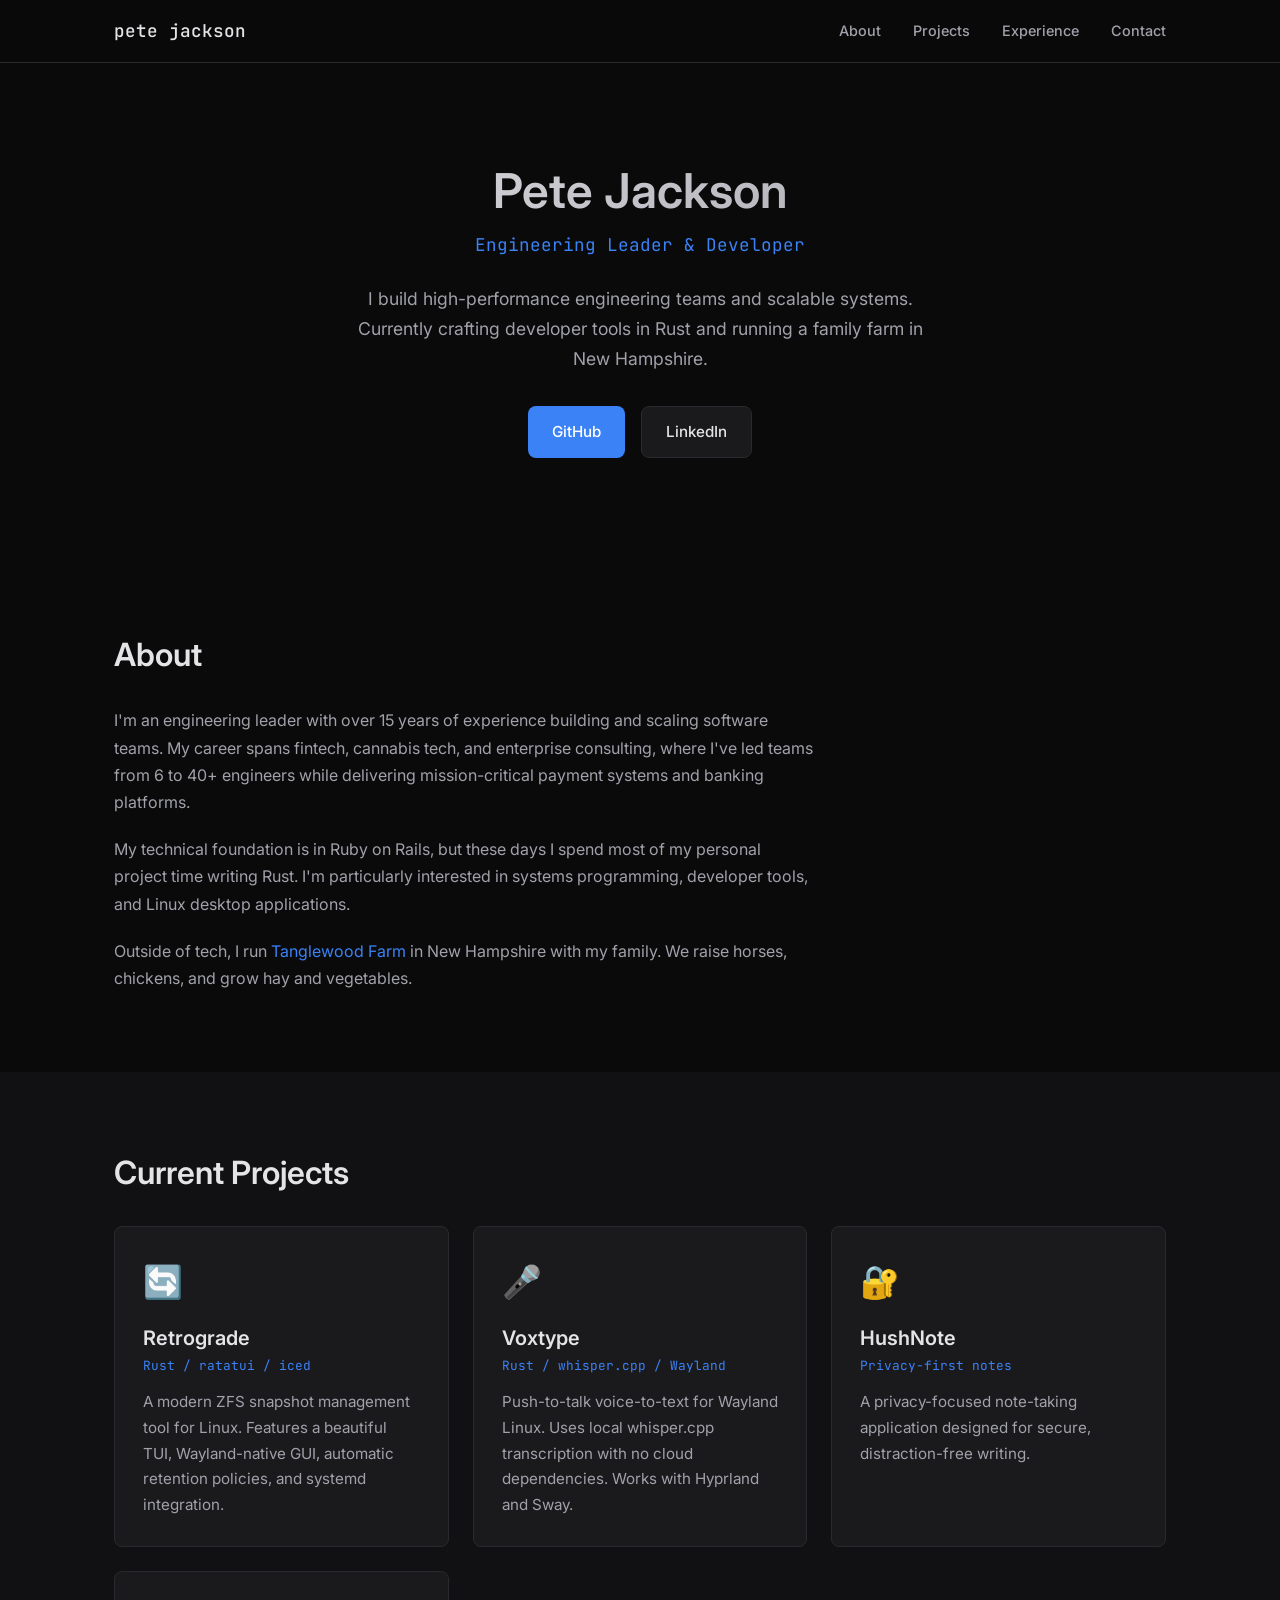
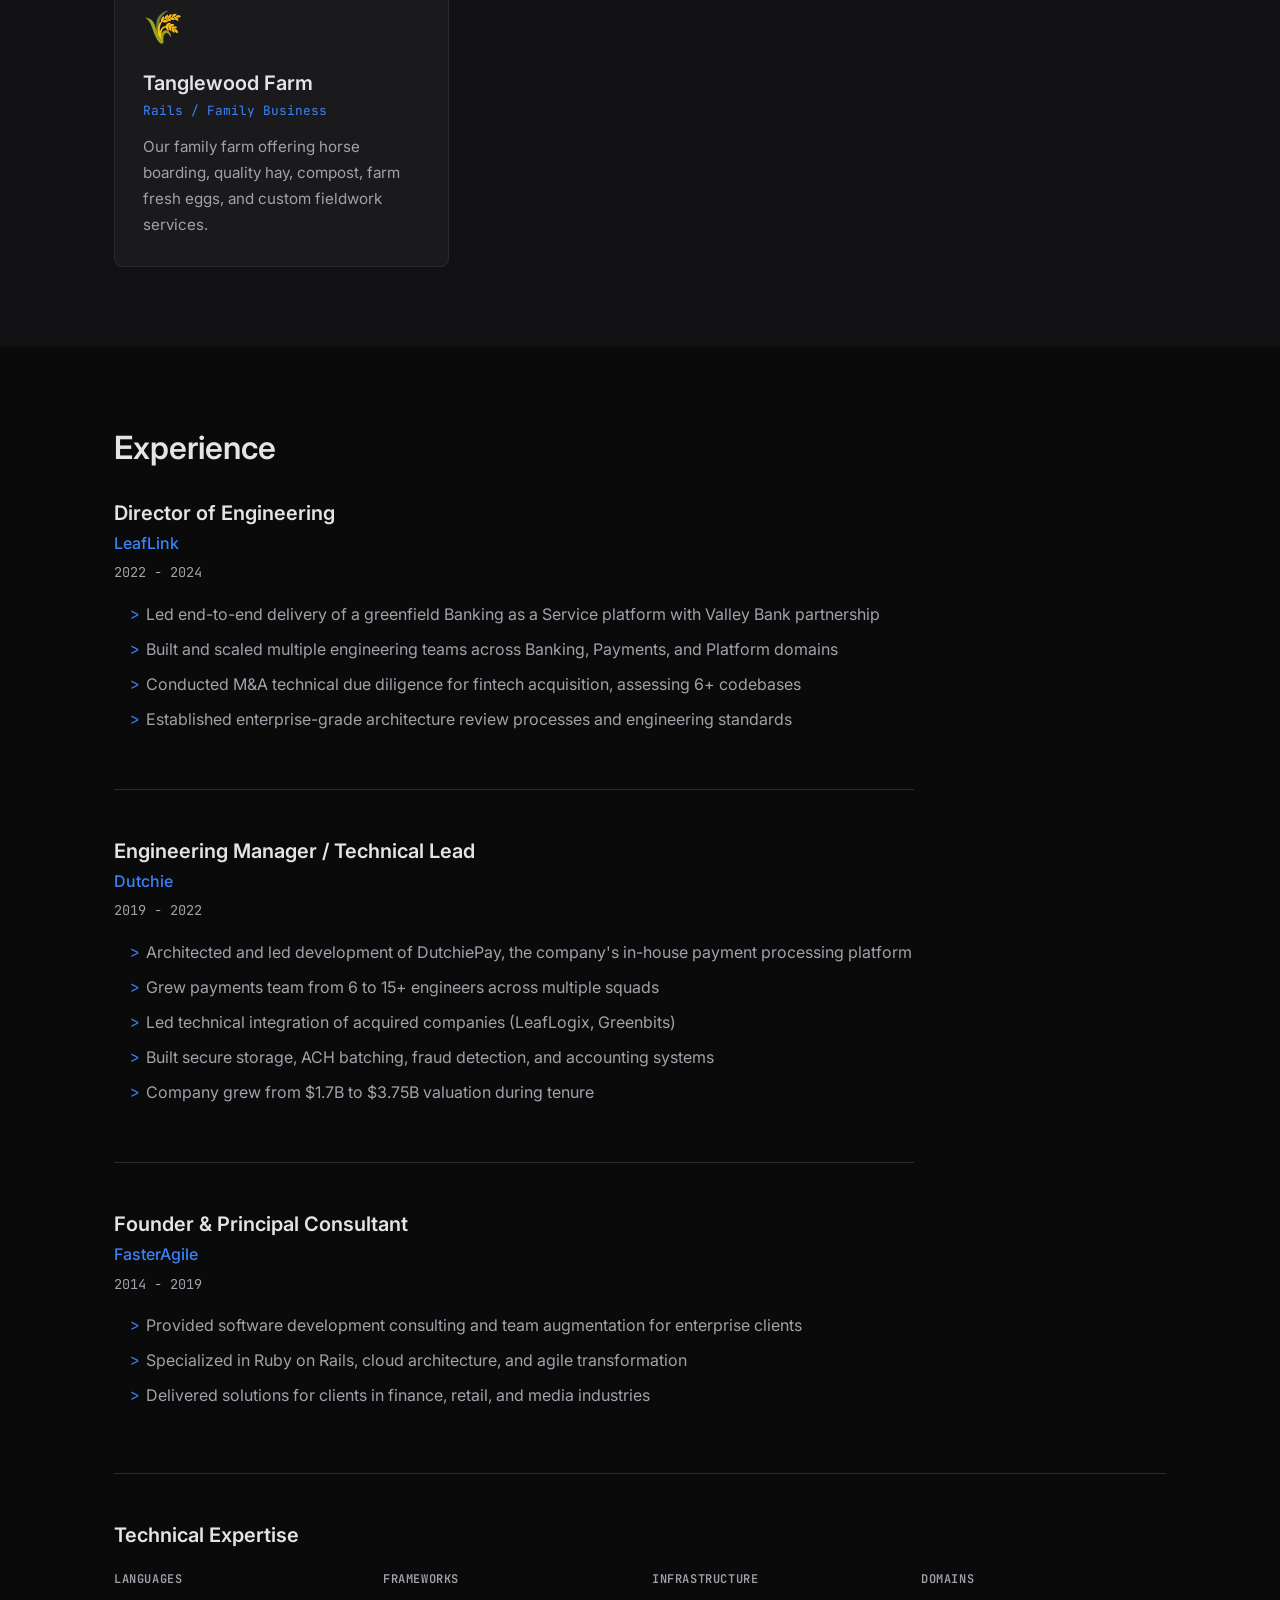
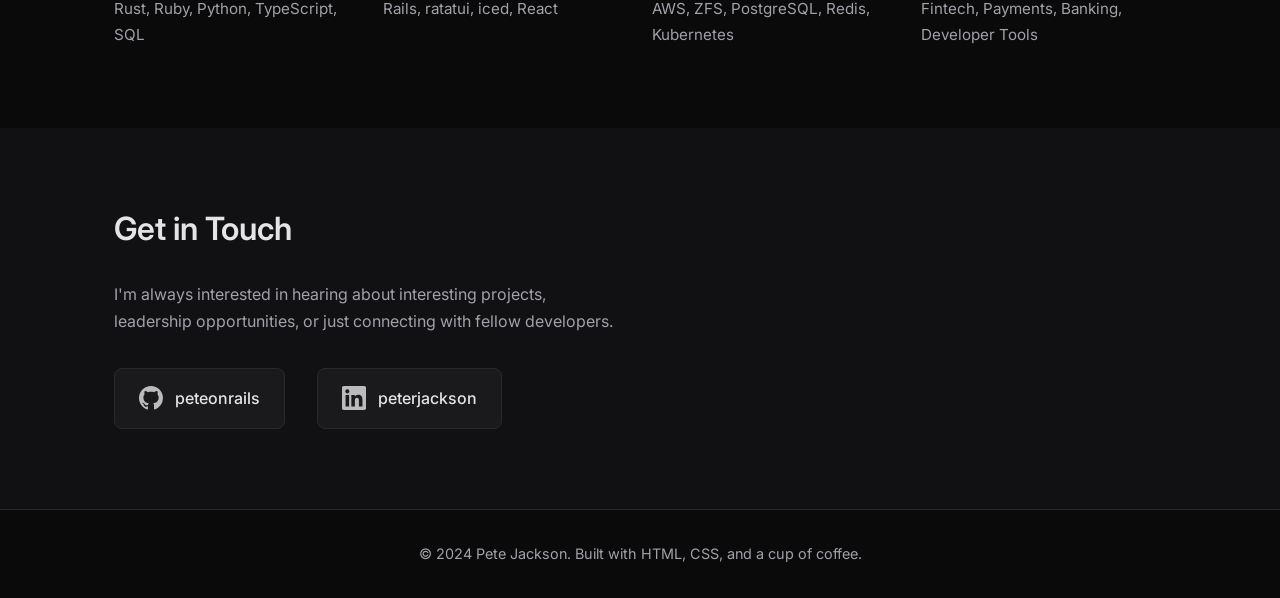
==== index.html @ e373b58e "Initial revision" ====
<!DOCTYPE html>
<html lang="en">
<head>
    <meta charset="UTF-8">
    <meta name="viewport" content="width=device-width, initial-scale=1.0">
    <title>Pete Jackson - Engineering Leader & Developer</title>
    <meta name="description" content="Engineering leader with 15+ years building high-performance teams and scalable systems. Currently building developer tools in Rust.">
    <link rel="stylesheet" href="style.css">
    <link rel="preconnect" href="https://fonts.googleapis.com">
    <link rel="preconnect" href="https://fonts.gstatic.com" crossorigin>
    <link href="https://fonts.googleapis.com/css2?family=Inter:wght@400;500;600;700&family=JetBrains+Mono:wght@400;500&display=swap" rel="stylesheet">
</head>
<body>
    <nav class="nav">
        <div class="nav-container">
            <a href="#" class="nav-logo">pete jackson</a>
            <div class="nav-links">
                <a href="#about">About</a>
                <a href="#projects">Projects</a>
                <a href="#experience">Experience</a>
                <a href="#contact">Contact</a>
            </div>
        </div>
    </nav>

    <header class="hero">
        <div class="container">
            <h1>Pete Jackson</h1>
            <p class="hero-subtitle">Engineering Leader & Developer</p>
            <p class="hero-description">
                I build high-performance engineering teams and scalable systems.
                Currently crafting developer tools in Rust and running a family farm in New Hampshire.
            </p>
            <div class="hero-links">
                <a href="https://github.com/peteonrails" class="btn btn-primary" target="_blank" rel="noopener">GitHub</a>
                <a href="https://linkedin.com/in/peterjackson" class="btn btn-secondary" target="_blank" rel="noopener">LinkedIn</a>
            </div>
        </div>
    </header>

    <section id="about" class="section">
        <div class="container">
            <h2>About</h2>
            <div class="about-content">
                <p>
                    I'm an engineering leader with over 15 years of experience building and scaling
                    software teams. My career spans fintech, cannabis tech, and enterprise consulting,
                    where I've led teams from 6 to 40+ engineers while delivering mission-critical
                    payment systems and banking platforms.
                </p>
                <p>
                    My technical foundation is in Ruby on Rails, but these days I spend most of my
                    personal project time writing Rust. I'm particularly interested in systems
                    programming, developer tools, and Linux desktop applications.
                </p>
                <p>
                    Outside of tech, I run <a href="https://tanglewoodfarmnh.com" target="_blank" rel="noopener">Tanglewood Farm</a>
                    in New Hampshire with my family. We raise horses, chickens, and grow hay and vegetables.
                </p>
            </div>
        </div>
    </section>

    <section id="projects" class="section section-alt">
        <div class="container">
            <h2>Current Projects</h2>
            <div class="projects-grid">
                <a href="https://retrograde.info" class="project-card" target="_blank" rel="noopener">
                    <div class="project-icon">&#x1F504;</div>
                    <h3>Retrograde</h3>
                    <p class="project-tech">Rust / ratatui / iced</p>
                    <p>
                        A modern ZFS snapshot management tool for Linux. Features a beautiful TUI,
                        Wayland-native GUI, automatic retention policies, and systemd integration.
                    </p>
                </a>

                <a href="https://voxtype.io" class="project-card" target="_blank" rel="noopener">
                    <div class="project-icon">&#x1F3A4;</div>
                    <h3>Voxtype</h3>
                    <p class="project-tech">Rust / whisper.cpp / Wayland</p>
                    <p>
                        Push-to-talk voice-to-text for Wayland Linux. Uses local whisper.cpp
                        transcription with no cloud dependencies. Works with Hyprland and Sway.
                    </p>
                </a>

                <a href="https://hushnote.dev" class="project-card" target="_blank" rel="noopener">
                    <div class="project-icon">&#x1F510;</div>
                    <h3>HushNote</h3>
                    <p class="project-tech">Privacy-first notes</p>
                    <p>
                        A privacy-focused note-taking application designed for secure,
                        distraction-free writing.
                    </p>
                </a>

                <a href="https://tanglewoodfarmnh.com" class="project-card" target="_blank" rel="noopener">
                    <div class="project-icon">&#x1F33E;</div>
                    <h3>Tanglewood Farm</h3>
                    <p class="project-tech">Rails / Family Business</p>
                    <p>
                        Our family farm offering horse boarding, quality hay, compost,
                        farm fresh eggs, and custom fieldwork services.
                    </p>
                </a>
            </div>
        </div>
    </section>

    <section id="experience" class="section">
        <div class="container">
            <h2>Experience</h2>

            <div class="experience-list">
                <div class="experience-item">
                    <div class="experience-header">
                        <h3>Director of Engineering</h3>
                        <span class="experience-company">LeafLink</span>
                        <span class="experience-date">2022 - 2024</span>
                    </div>
                    <ul class="experience-details">
                        <li>Led end-to-end delivery of a greenfield Banking as a Service platform with Valley Bank partnership</li>
                        <li>Built and scaled multiple engineering teams across Banking, Payments, and Platform domains</li>
                        <li>Conducted M&A technical due diligence for fintech acquisition, assessing 6+ codebases</li>
                        <li>Established enterprise-grade architecture review processes and engineering standards</li>
                    </ul>
                </div>

                <div class="experience-item">
                    <div class="experience-header">
                        <h3>Engineering Manager / Technical Lead</h3>
                        <span class="experience-company">Dutchie</span>
                        <span class="experience-date">2019 - 2022</span>
                    </div>
                    <ul class="experience-details">
                        <li>Architected and led development of DutchiePay, the company's in-house payment processing platform</li>
                        <li>Grew payments team from 6 to 15+ engineers across multiple squads</li>
                        <li>Led technical integration of acquired companies (LeafLogix, Greenbits)</li>
                        <li>Built secure storage, ACH batching, fraud detection, and accounting systems</li>
                        <li>Company grew from $1.7B to $3.75B valuation during tenure</li>
                    </ul>
                </div>

                <div class="experience-item">
                    <div class="experience-header">
                        <h3>Founder & Principal Consultant</h3>
                        <span class="experience-company"><a href="https://fasteragile.com" target="_blank" rel="noopener">FasterAgile</a></span>
                        <span class="experience-date">2014 - 2019</span>
                    </div>
                    <ul class="experience-details">
                        <li>Provided software development consulting and team augmentation for enterprise clients</li>
                        <li>Specialized in Ruby on Rails, cloud architecture, and agile transformation</li>
                        <li>Delivered solutions for clients in finance, retail, and media industries</li>
                    </ul>
                </div>
            </div>

            <div class="skills-section">
                <h3>Technical Expertise</h3>
                <div class="skills-grid">
                    <div class="skill-category">
                        <h4>Languages</h4>
                        <p>Rust, Ruby, Python, TypeScript, SQL</p>
                    </div>
                    <div class="skill-category">
                        <h4>Frameworks</h4>
                        <p>Rails, ratatui, iced, React</p>
                    </div>
                    <div class="skill-category">
                        <h4>Infrastructure</h4>
                        <p>AWS, ZFS, PostgreSQL, Redis, Kubernetes</p>
                    </div>
                    <div class="skill-category">
                        <h4>Domains</h4>
                        <p>Fintech, Payments, Banking, Developer Tools</p>
                    </div>
                </div>
            </div>
        </div>
    </section>

    <section id="contact" class="section section-alt">
        <div class="container">
            <h2>Get in Touch</h2>
            <p class="contact-intro">
                I'm always interested in hearing about interesting projects,
                leadership opportunities, or just connecting with fellow developers.
            </p>
            <div class="contact-links">
                <a href="https://github.com/peteonrails" target="_blank" rel="noopener">
                    <svg viewBox="0 0 24 24" width="24" height="24" fill="currentColor">
                        <path d="M12 0C5.37 0 0 5.37 0 12c0 5.31 3.435 9.795 8.205 11.385.6.105.825-.255.825-.57 0-.285-.015-1.23-.015-2.235-3.015.555-3.795-.735-4.035-1.41-.135-.345-.72-1.41-1.23-1.695-.42-.225-1.02-.78-.015-.795.945-.015 1.62.87 1.845 1.23 1.08 1.815 2.805 1.305 3.495.99.105-.78.42-1.305.765-1.605-2.67-.3-5.46-1.335-5.46-5.925 0-1.305.465-2.385 1.23-3.225-.12-.3-.54-1.53.12-3.18 0 0 1.005-.315 3.3 1.23.96-.27 1.98-.405 3-.405s2.04.135 3 .405c2.295-1.56 3.3-1.23 3.3-1.23.66 1.65.24 2.88.12 3.18.765.84 1.23 1.905 1.23 3.225 0 4.605-2.805 5.625-5.475 5.925.435.375.81 1.095.81 2.22 0 1.605-.015 2.895-.015 3.3 0 .315.225.69.825.57A12.02 12.02 0 0024 12c0-6.63-5.37-12-12-12z"/>
                    </svg>
                    peteonrails
                </a>
                <a href="https://linkedin.com/in/peterjackson" target="_blank" rel="noopener">
                    <svg viewBox="0 0 24 24" width="24" height="24" fill="currentColor">
                        <path d="M20.447 20.452h-3.554v-5.569c0-1.328-.027-3.037-1.852-3.037-1.853 0-2.136 1.445-2.136 2.939v5.667H9.351V9h3.414v1.561h.046c.477-.9 1.637-1.85 3.37-1.85 3.601 0 4.267 2.37 4.267 5.455v6.286zM5.337 7.433c-1.144 0-2.063-.926-2.063-2.065 0-1.138.92-2.063 2.063-2.063 1.14 0 2.064.925 2.064 2.063 0 1.139-.925 2.065-2.064 2.065zm1.782 13.019H3.555V9h3.564v11.452zM22.225 0H1.771C.792 0 0 .774 0 1.729v20.542C0 23.227.792 24 1.771 24h20.451C23.2 24 24 23.227 24 22.271V1.729C24 .774 23.2 0 22.222 0h.003z"/>
                    </svg>
                    peterjackson
                </a>
            </div>
        </div>
    </section>

    <footer class="footer">
        <div class="container">
            <p>&copy; 2024 Pete Jackson. Built with HTML, CSS, and a cup of coffee.</p>
        </div>
    </footer>
</body>
</html>
---- style.css ----
/* Reset and Base Styles */
*, *::before, *::after {
    box-sizing: border-box;
    margin: 0;
    padding: 0;
}

:root {
    --color-bg: #0a0a0b;
    --color-bg-alt: #111113;
    --color-surface: #1a1a1d;
    --color-border: #2a2a2e;
    --color-text: #e4e4e7;
    --color-text-muted: #a1a1aa;
    --color-primary: #3b82f6;
    --color-primary-hover: #60a5fa;
    --color-accent: #22c55e;
    --font-sans: 'Inter', -apple-system, BlinkMacSystemFont, 'Segoe UI', Roboto, sans-serif;
    --font-mono: 'JetBrains Mono', 'Fira Code', monospace;
    --max-width: 1100px;
    --radius: 8px;
    --transition: 0.2s ease;
}

html {
    scroll-behavior: smooth;
}

body {
    font-family: var(--font-sans);
    font-size: 16px;
    line-height: 1.7;
    color: var(--color-text);
    background-color: var(--color-bg);
    -webkit-font-smoothing: antialiased;
    -moz-osx-font-smoothing: grayscale;
}

a {
    color: var(--color-primary);
    text-decoration: none;
    transition: color var(--transition);
}

a:hover {
    color: var(--color-primary-hover);
}

h1, h2, h3, h4 {
    font-weight: 600;
    line-height: 1.3;
    color: var(--color-text);
}

h1 { font-size: 3rem; }
h2 { font-size: 2rem; margin-bottom: 2rem; }
h3 { font-size: 1.25rem; }
h4 { font-size: 1rem; color: var(--color-text-muted); }

.container {
    max-width: var(--max-width);
    margin: 0 auto;
    padding: 0 1.5rem;
}

/* Navigation */
.nav {
    position: fixed;
    top: 0;
    left: 0;
    right: 0;
    z-index: 100;
    background: rgba(10, 10, 11, 0.85);
    backdrop-filter: blur(12px);
    border-bottom: 1px solid var(--color-border);
}

.nav-container {
    max-width: var(--max-width);
    margin: 0 auto;
    padding: 1rem 1.5rem;
    display: flex;
    justify-content: space-between;
    align-items: center;
}

.nav-logo {
    font-family: var(--font-mono);
    font-weight: 500;
    font-size: 1.1rem;
    color: var(--color-text);
}

.nav-logo:hover {
    color: var(--color-primary);
}

.nav-links {
    display: flex;
    gap: 2rem;
}

.nav-links a {
    color: var(--color-text-muted);
    font-size: 0.9rem;
    font-weight: 500;
    transition: color var(--transition);
}

.nav-links a:hover {
    color: var(--color-text);
}

/* Hero Section */
.hero {
    padding: 10rem 0 6rem;
    text-align: center;
}

.hero h1 {
    margin-bottom: 0.5rem;
    background: linear-gradient(135deg, var(--color-text) 0%, var(--color-text-muted) 100%);
    -webkit-background-clip: text;
    -webkit-text-fill-color: transparent;
    background-clip: text;
}

.hero-subtitle {
    font-family: var(--font-mono);
    font-size: 1.1rem;
    color: var(--color-primary);
    margin-bottom: 1.5rem;
}

.hero-description {
    max-width: 600px;
    margin: 0 auto 2rem;
    color: var(--color-text-muted);
    font-size: 1.1rem;
}

.hero-links {
    display: flex;
    gap: 1rem;
    justify-content: center;
}

/* Buttons */
.btn {
    display: inline-flex;
    align-items: center;
    gap: 0.5rem;
    padding: 0.75rem 1.5rem;
    font-size: 0.95rem;
    font-weight: 500;
    border-radius: var(--radius);
    transition: all var(--transition);
}

.btn-primary {
    background: var(--color-primary);
    color: white;
}

.btn-primary:hover {
    background: var(--color-primary-hover);
    color: white;
}

.btn-secondary {
    background: var(--color-surface);
    color: var(--color-text);
    border: 1px solid var(--color-border);
}

.btn-secondary:hover {
    background: var(--color-border);
    color: var(--color-text);
}

/* Sections */
.section {
    padding: 5rem 0;
}

.section-alt {
    background: var(--color-bg-alt);
}

/* About Section */
.about-content {
    max-width: 700px;
}

.about-content p {
    margin-bottom: 1.25rem;
    color: var(--color-text-muted);
}

.about-content p:last-child {
    margin-bottom: 0;
}

/* Projects Grid */
.projects-grid {
    display: grid;
    grid-template-columns: repeat(auto-fit, minmax(280px, 1fr));
    gap: 1.5rem;
}

.project-card {
    background: var(--color-surface);
    border: 1px solid var(--color-border);
    border-radius: var(--radius);
    padding: 1.75rem;
    transition: all var(--transition);
    display: block;
    color: var(--color-text);
}

.project-card:hover {
    border-color: var(--color-primary);
    transform: translateY(-2px);
    color: var(--color-text);
}

.project-icon {
    font-size: 2rem;
    margin-bottom: 1rem;
}

.project-card h3 {
    margin-bottom: 0.25rem;
}

.project-tech {
    font-family: var(--font-mono);
    font-size: 0.8rem;
    color: var(--color-primary);
    margin-bottom: 0.75rem;
}

.project-card p:last-child {
    color: var(--color-text-muted);
    font-size: 0.95rem;
    margin: 0;
}

/* Experience Section */
.experience-list {
    max-width: 800px;
}

.experience-item {
    margin-bottom: 3rem;
    padding-bottom: 3rem;
    border-bottom: 1px solid var(--color-border);
}

.experience-item:last-child {
    border-bottom: none;
    margin-bottom: 0;
    padding-bottom: 0;
}

.experience-header {
    margin-bottom: 1rem;
}

.experience-header h3 {
    margin-bottom: 0.25rem;
}

.experience-company {
    color: var(--color-primary);
    font-weight: 500;
}

.experience-company a {
    color: var(--color-primary);
}

.experience-date {
    display: block;
    font-family: var(--font-mono);
    font-size: 0.85rem;
    color: var(--color-text-muted);
    margin-top: 0.25rem;
}

.experience-details {
    list-style: none;
    padding-left: 1rem;
}

.experience-details li {
    position: relative;
    color: var(--color-text-muted);
    margin-bottom: 0.5rem;
    padding-left: 1rem;
}

.experience-details li::before {
    content: ">";
    position: absolute;
    left: 0;
    color: var(--color-primary);
    font-family: var(--font-mono);
}

/* Skills Section */
.skills-section {
    margin-top: 4rem;
    padding-top: 3rem;
    border-top: 1px solid var(--color-border);
}

.skills-section h3 {
    margin-bottom: 1.5rem;
}

.skills-grid {
    display: grid;
    grid-template-columns: repeat(auto-fit, minmax(200px, 1fr));
    gap: 1.5rem;
}

.skill-category h4 {
    margin-bottom: 0.5rem;
    font-family: var(--font-mono);
    text-transform: uppercase;
    font-size: 0.75rem;
    letter-spacing: 0.05em;
}

.skill-category p {
    color: var(--color-text-muted);
    font-size: 0.95rem;
}

/* Contact Section */
.contact-intro {
    color: var(--color-text-muted);
    max-width: 500px;
    margin-bottom: 2rem;
}

.contact-links {
    display: flex;
    gap: 2rem;
    flex-wrap: wrap;
}

.contact-links a {
    display: flex;
    align-items: center;
    gap: 0.75rem;
    color: var(--color-text);
    font-weight: 500;
    padding: 1rem 1.5rem;
    background: var(--color-surface);
    border: 1px solid var(--color-border);
    border-radius: var(--radius);
    transition: all var(--transition);
}

.contact-links a:hover {
    border-color: var(--color-primary);
    color: var(--color-text);
}

.contact-links svg {
    opacity: 0.8;
}

/* Footer */
.footer {
    padding: 2rem 0;
    text-align: center;
    border-top: 1px solid var(--color-border);
}

.footer p {
    color: var(--color-text-muted);
    font-size: 0.9rem;
}

/* Responsive */
@media (max-width: 768px) {
    h1 { font-size: 2.25rem; }
    h2 { font-size: 1.5rem; }

    .hero {
        padding: 8rem 0 4rem;
    }

    .hero-description {
        font-size: 1rem;
    }

    .hero-links {
        flex-direction: column;
        align-items: center;
    }

    .nav-links {
        display: none;
    }

    .section {
        padding: 3rem 0;
    }

    .projects-grid {
        grid-template-columns: 1fr;
    }

    .contact-links {
        flex-direction: column;
    }

    .contact-links a {
        justify-content: center;
    }
}

/* Selection */
::selection {
    background: var(--color-primary);
    color: white;
}

/* Scrollbar */
::-webkit-scrollbar {
    width: 8px;
}

::-webkit-scrollbar-track {
    background: var(--color-bg);
}

::-webkit-scrollbar-thumb {
    background: var(--color-border);
    border-radius: 4px;
}

::-webkit-scrollbar-thumb:hover {
    background: var(--color-text-muted);
}
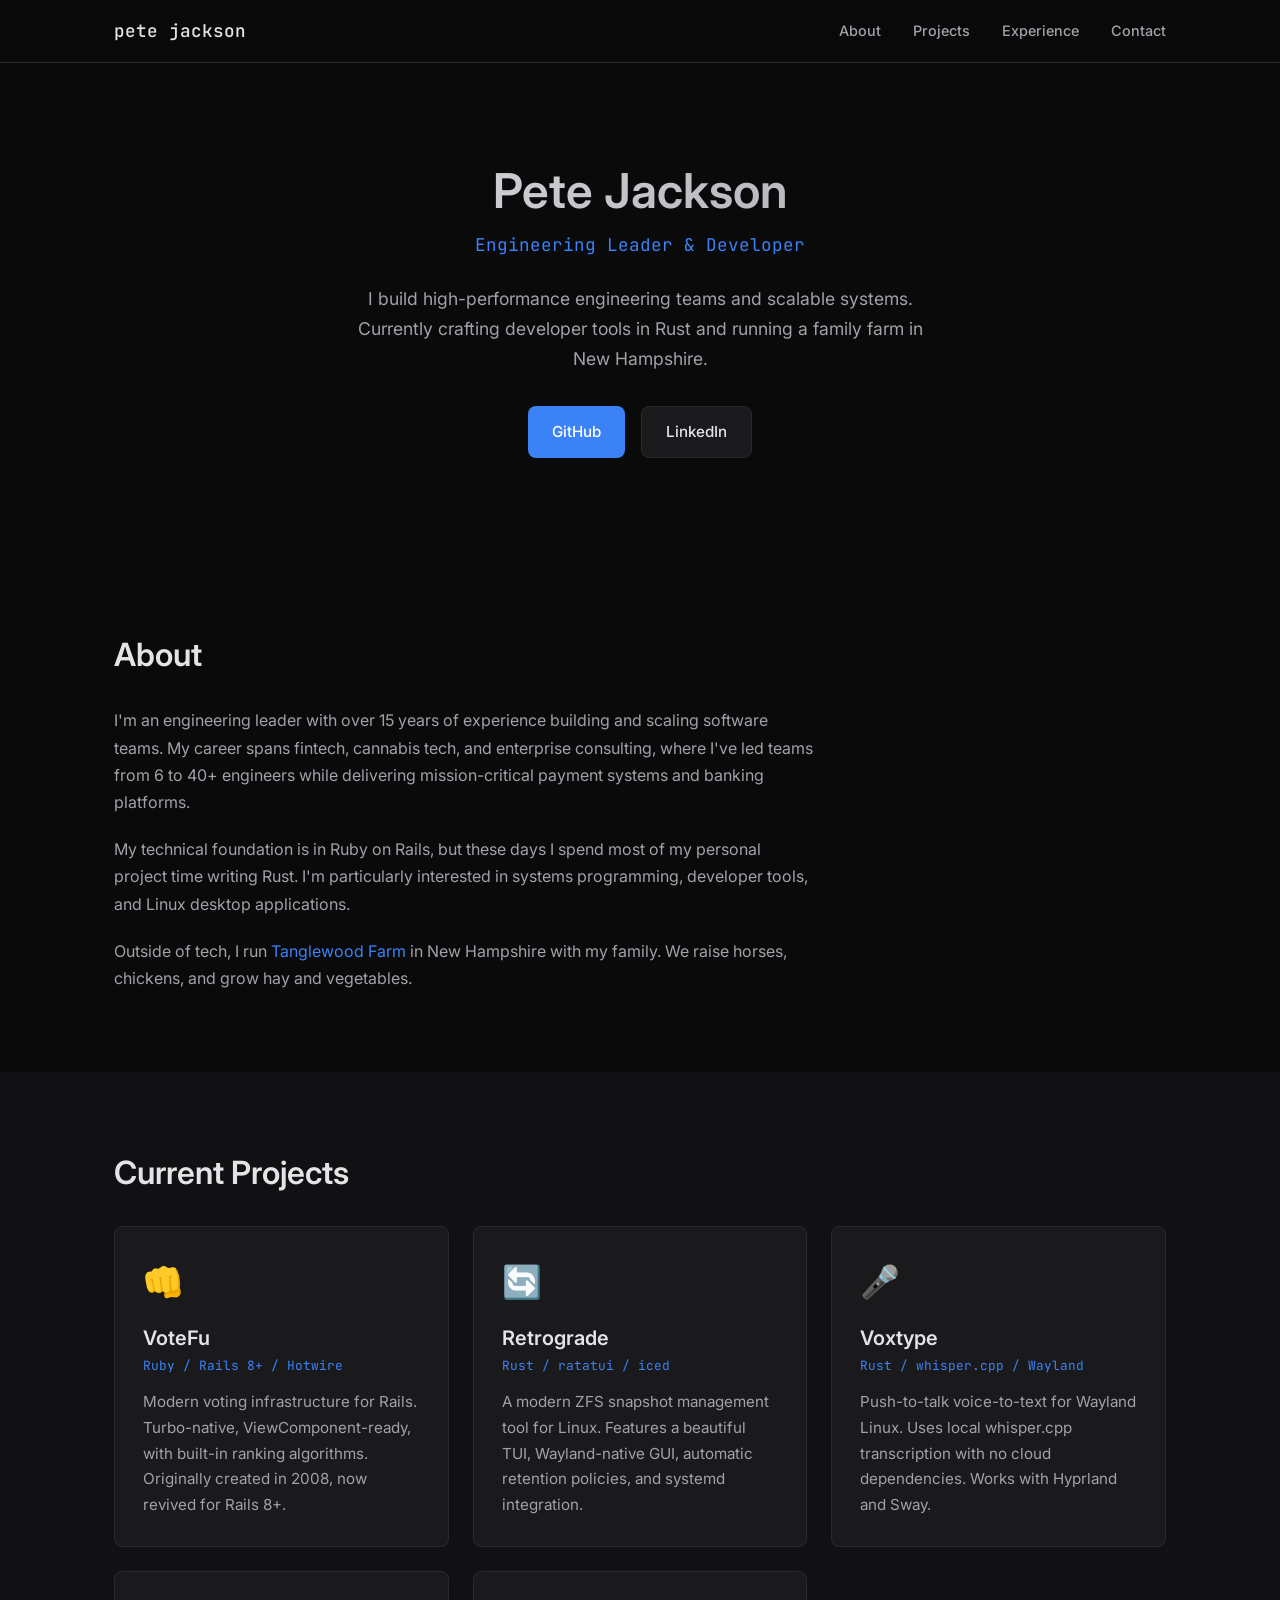
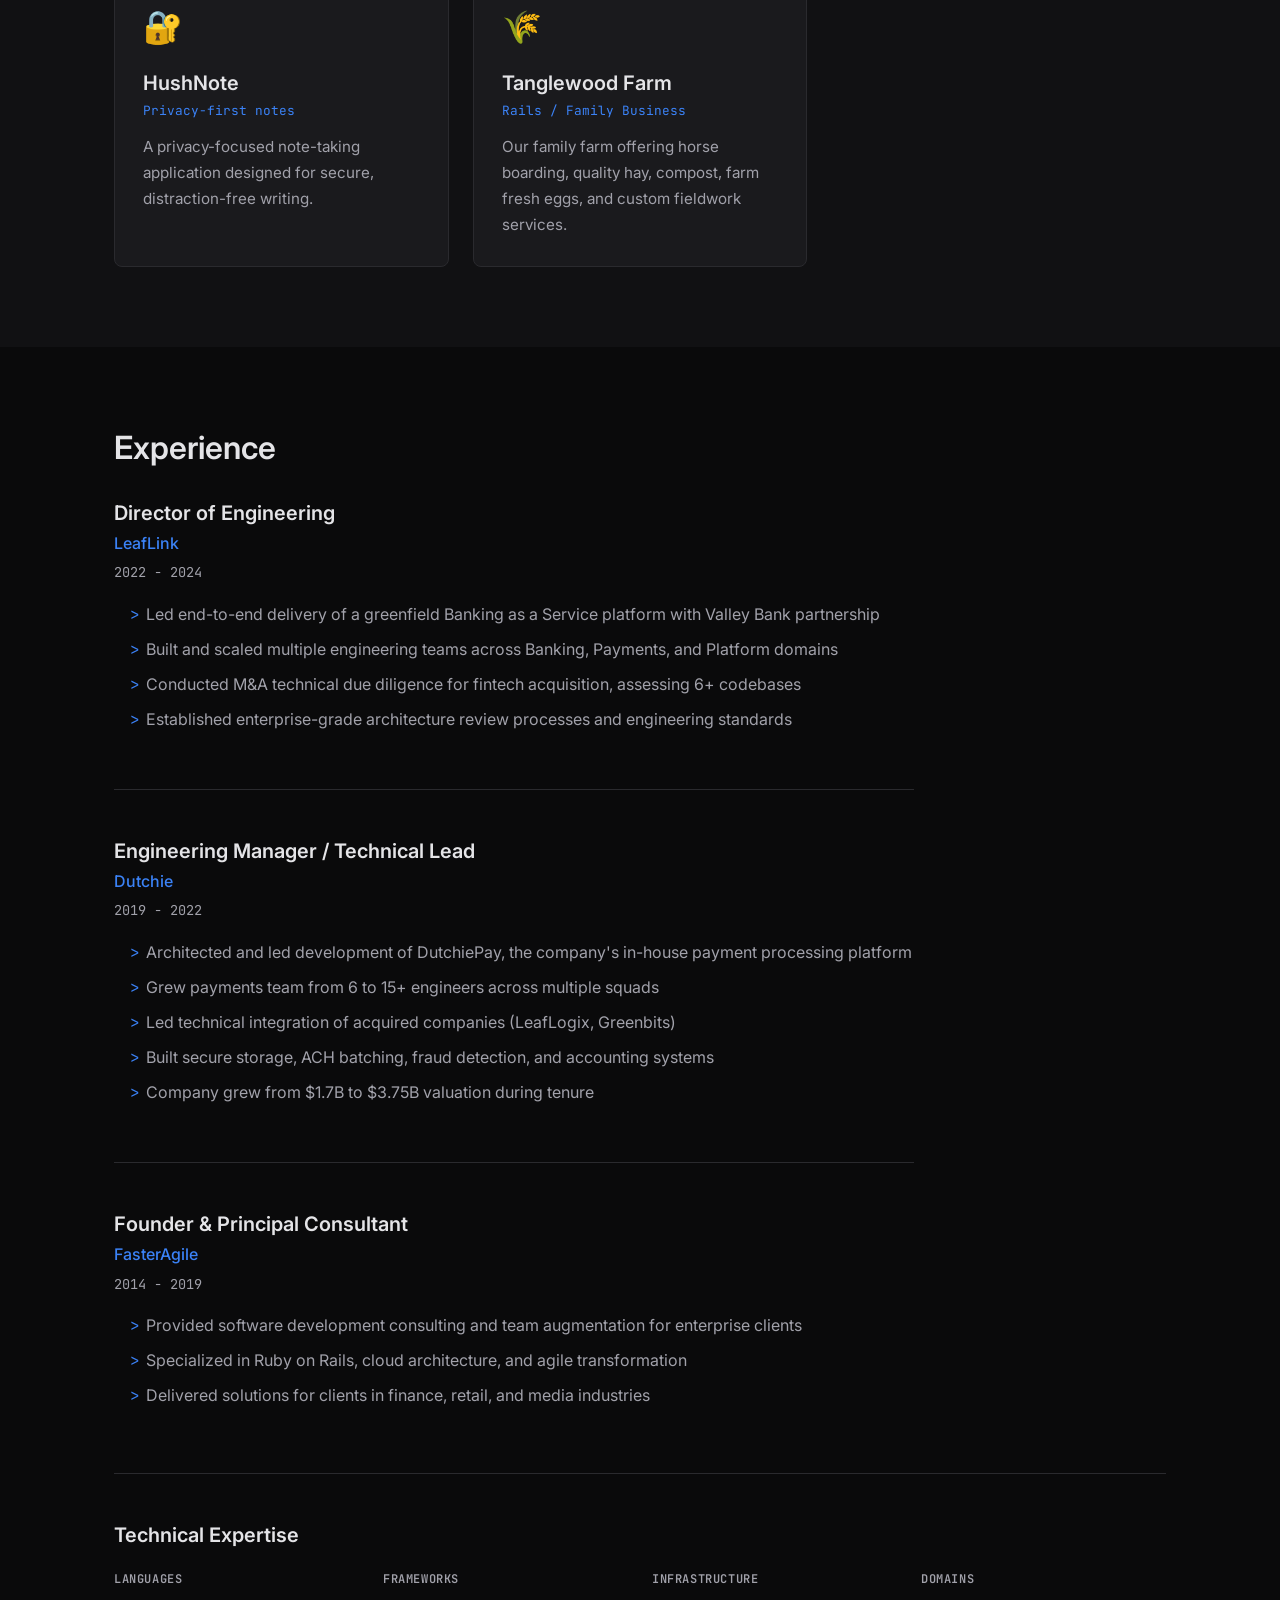
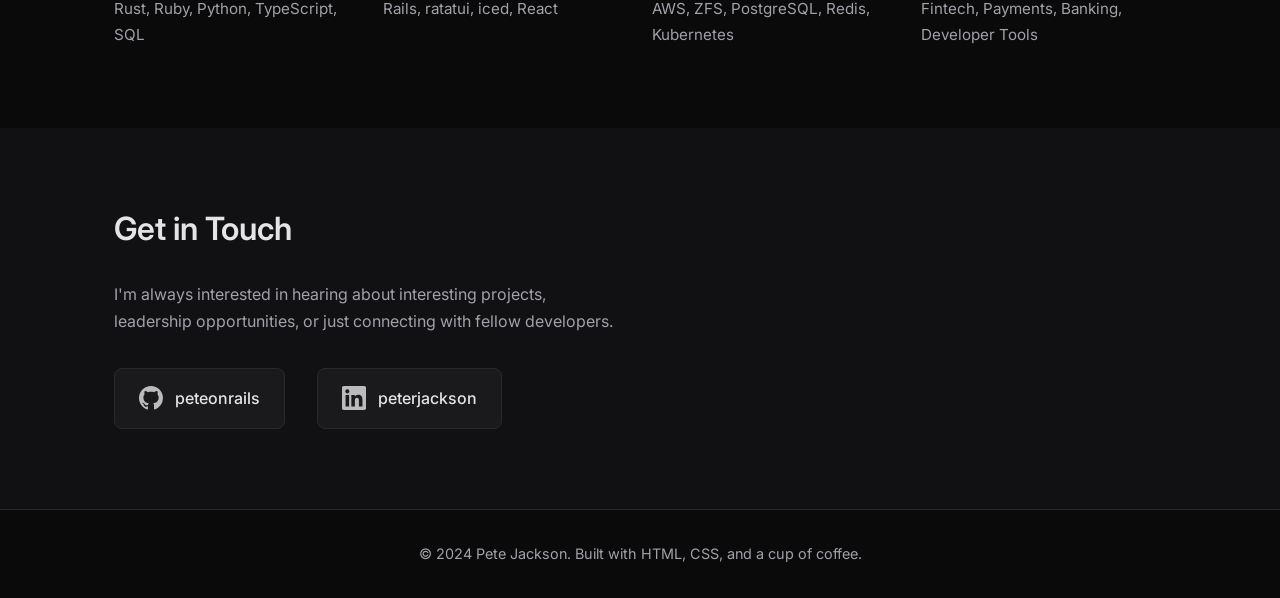
==== commit c3090c59: "Add VoteFu project and CNAME for custom domain - Add VoteFu to projects grid - Add CNAME file for pe" ====
--- a/index.html
+++ b/index.html
@@ -65,6 +65,16 @@
         <div class="container">
             <h2>Current Projects</h2>
             <div class="projects-grid">
+                <a href="https://votefu.dev" class="project-card" target="_blank" rel="noopener">
+                    <div class="project-icon">&#x1F44A;</div>
+                    <h3>VoteFu</h3>
+                    <p class="project-tech">Ruby / Rails 8+ / Hotwire</p>
+                    <p>
+                        Modern voting infrastructure for Rails. Turbo-native, ViewComponent-ready,
+                        with built-in ranking algorithms. Originally created in 2008, now revived for Rails 8+.
+                    </p>
+                </a>
+
                 <a href="https://retrograde.info" class="project-card" target="_blank" rel="noopener">
                     <div class="project-icon">&#x1F504;</div>
                     <h3>Retrograde</h3>
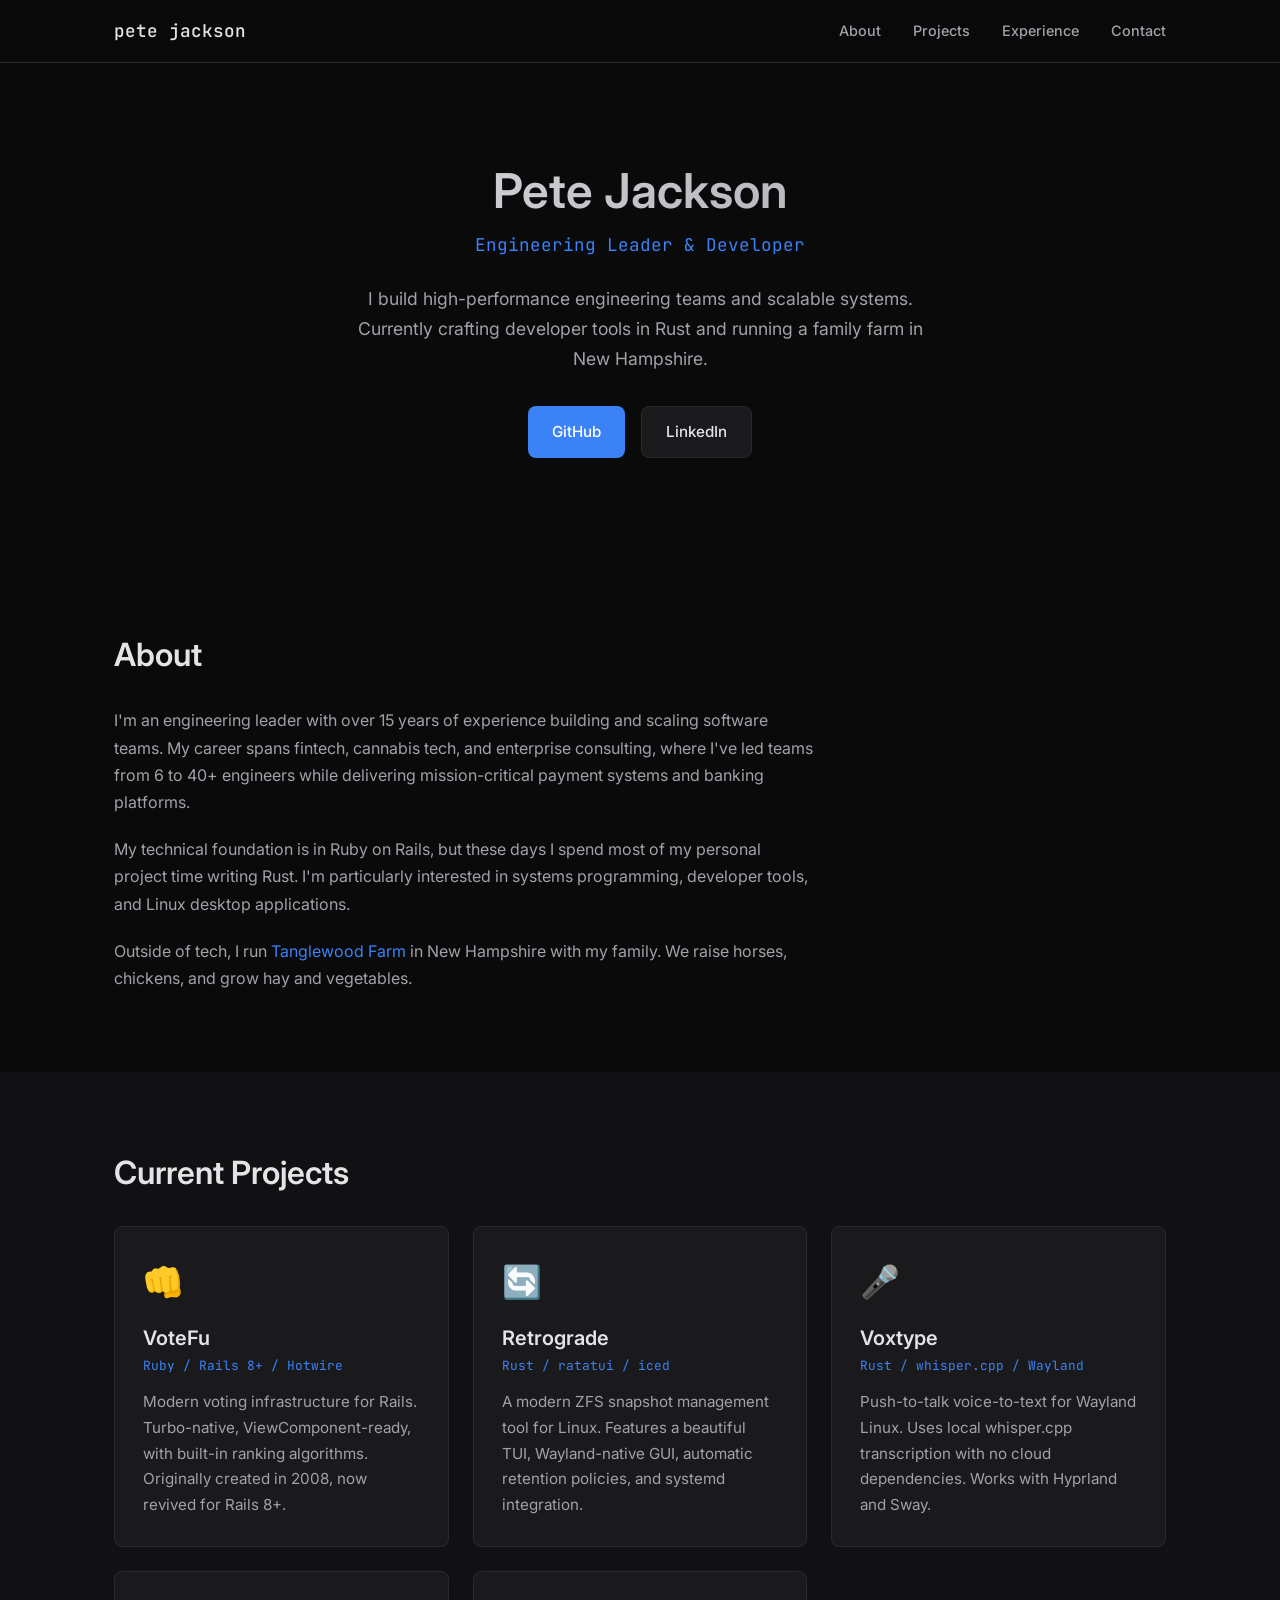
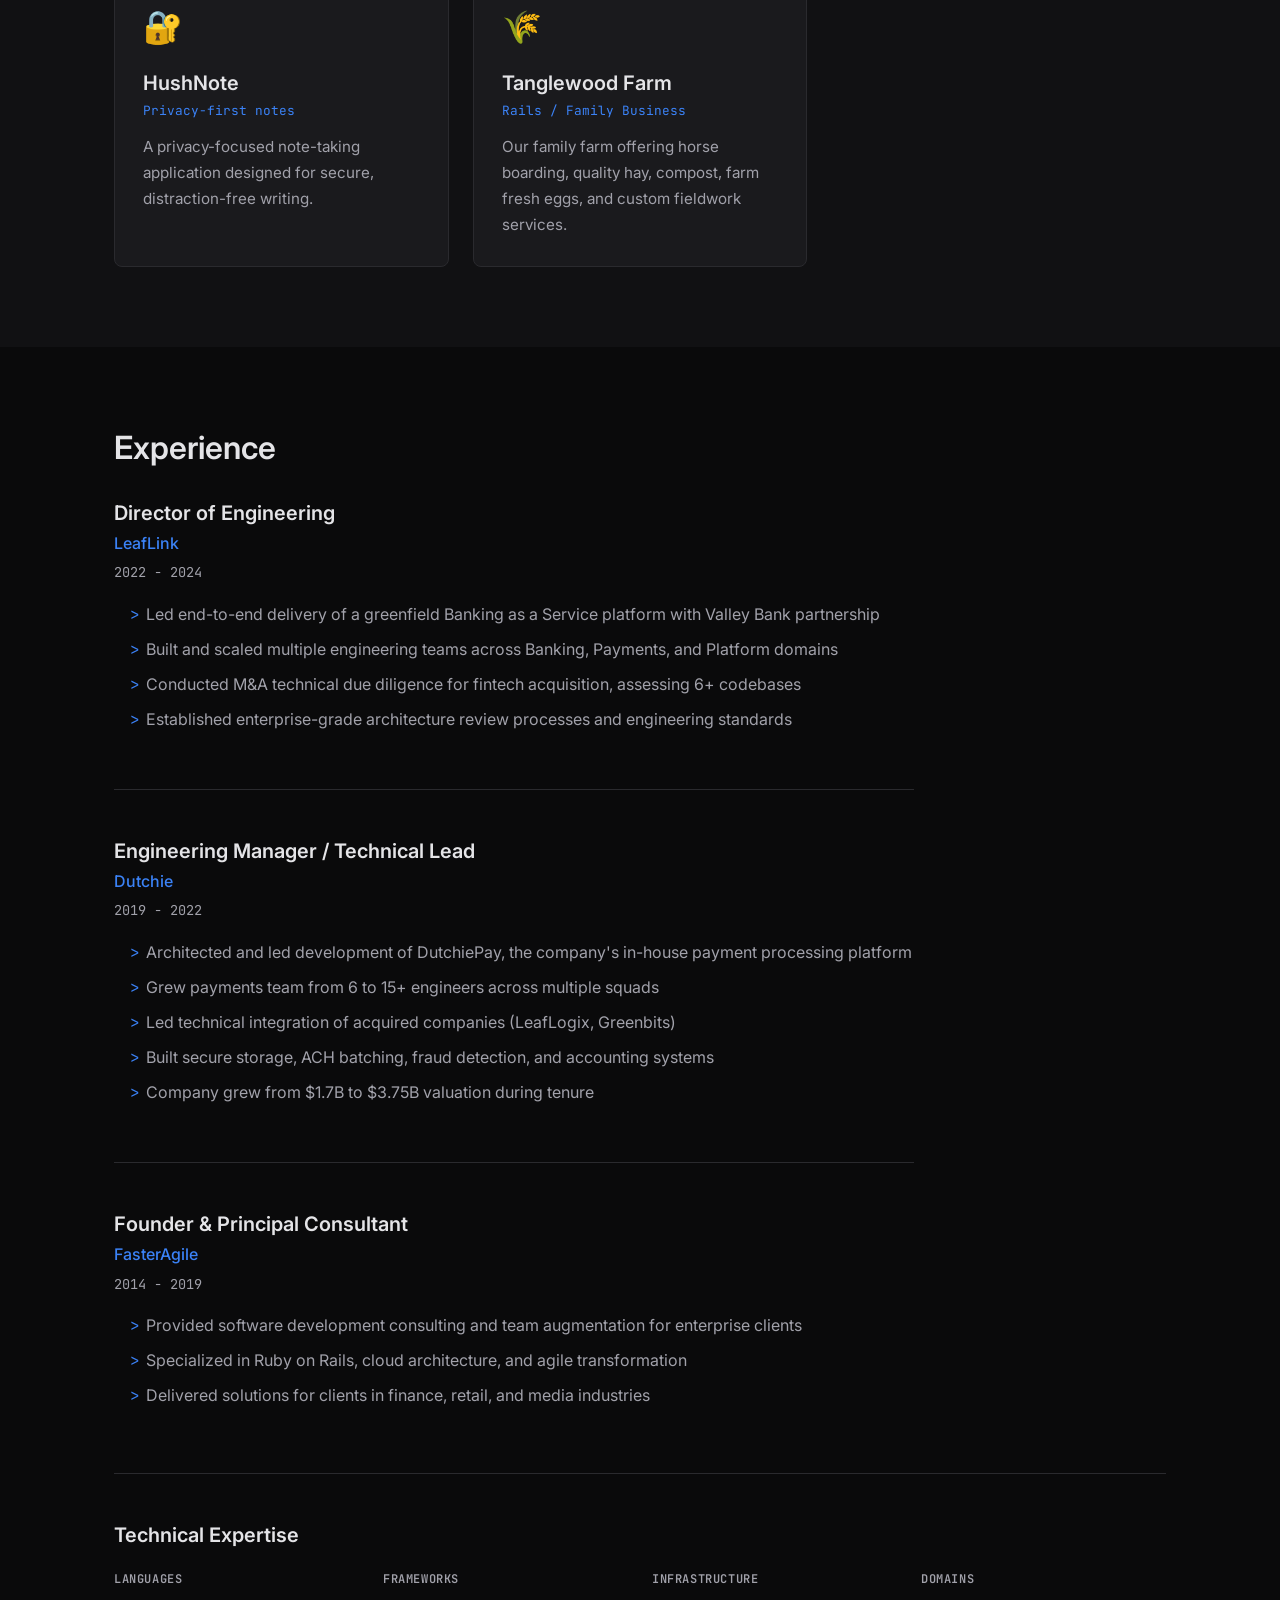
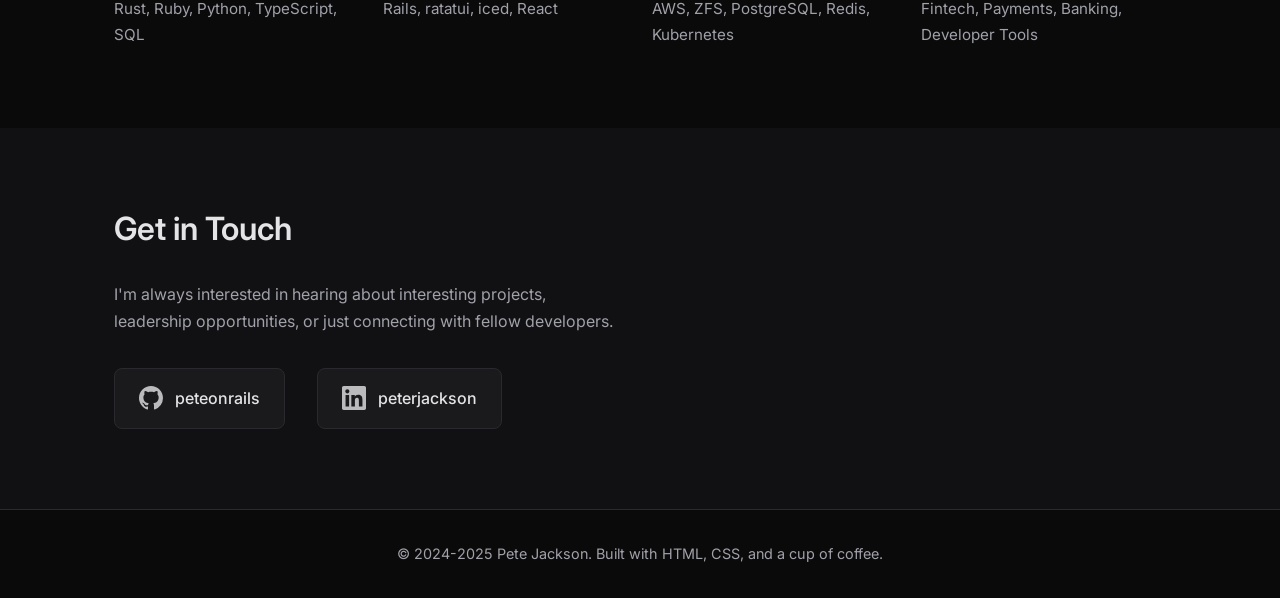
==== commit c0bfa248: "Update copyright year to 2024-2025 🤖 Generated with [Claude Code](https://claude.com/claude-code)  C" ====
--- a/index.html
+++ b/index.html
@@ -216,7 +216,7 @@
 
     <footer class="footer">
         <div class="container">
-            <p>&copy; 2024 Pete Jackson. Built with HTML, CSS, and a cup of coffee.</p>
+            <p>&copy; 2024-2025 Pete Jackson. Built with HTML, CSS, and a cup of coffee.</p>
         </div>
     </footer>
 </body>
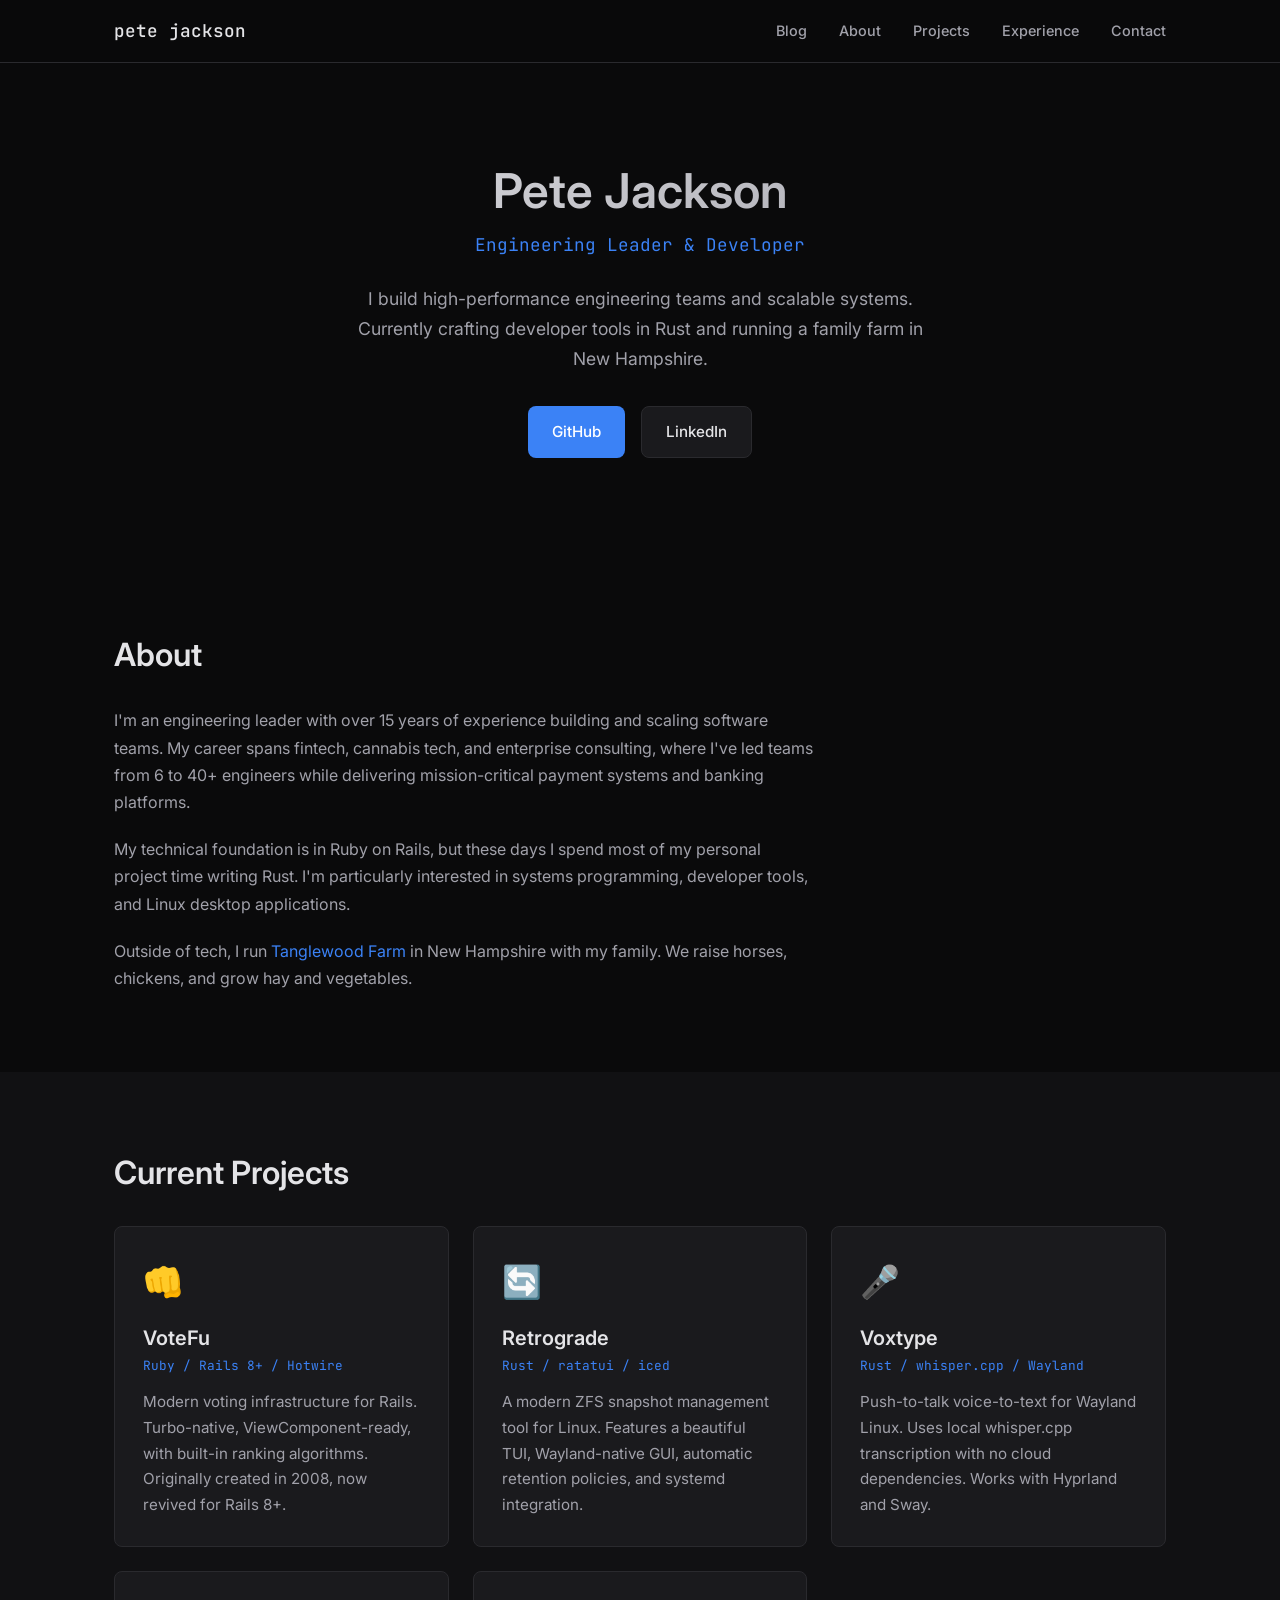
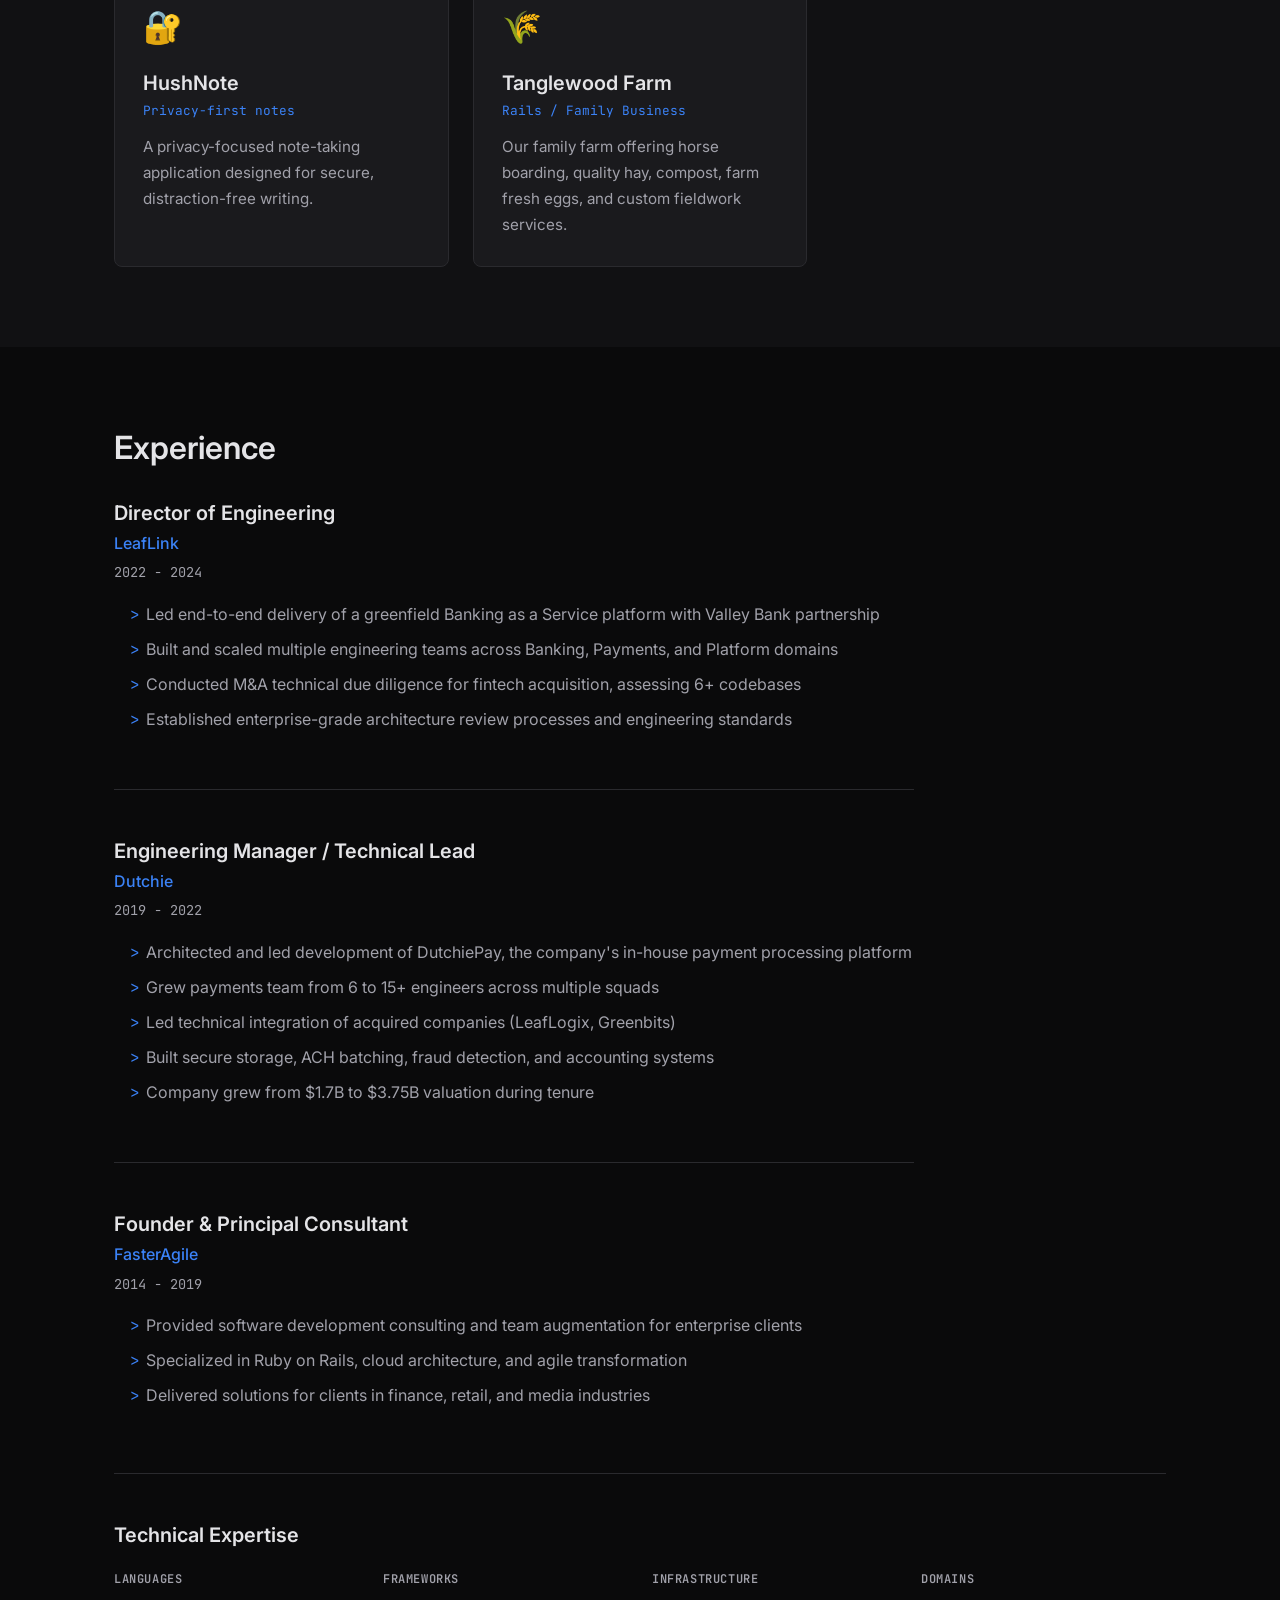
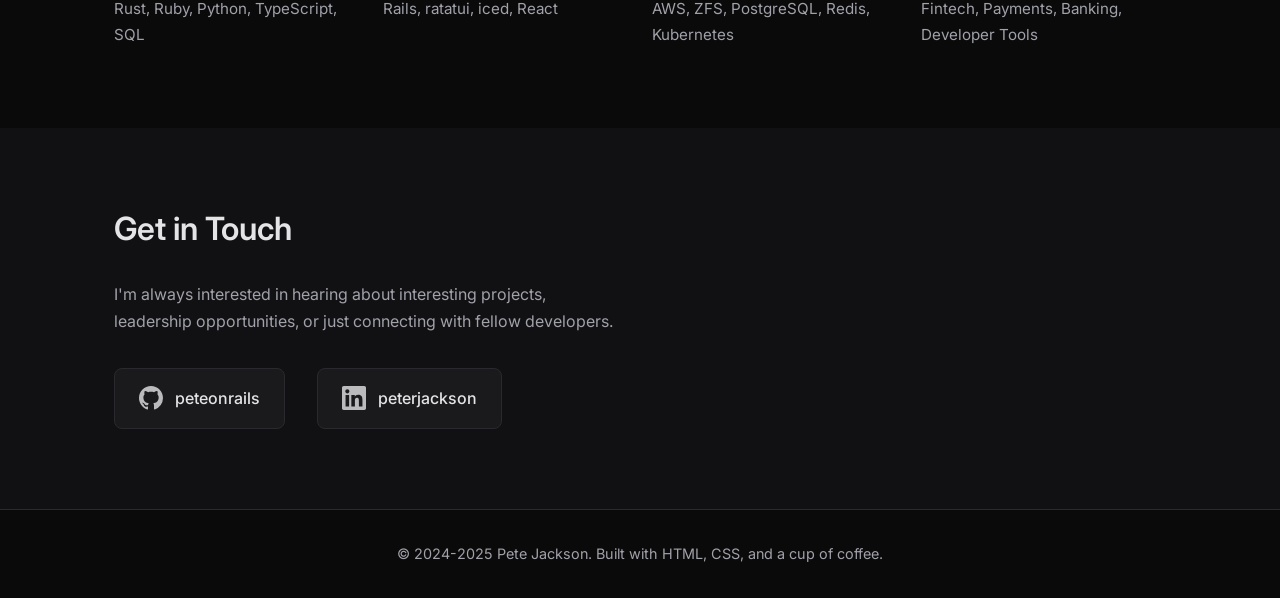
==== commit 6be7d283: "Publish the ZFS-on-Omarchy post: smaller subtitle, social cards, no draft banner Splits the Strangel" ====
--- a/index.html
+++ b/index.html
@@ -15,6 +15,7 @@
         <div class="nav-container">
             <a href="#" class="nav-logo">pete jackson</a>
             <div class="nav-links">
+                <a href="/blog/">Blog</a>
                 <a href="#about">About</a>
                 <a href="#projects">Projects</a>
                 <a href="#experience">Experience</a>
